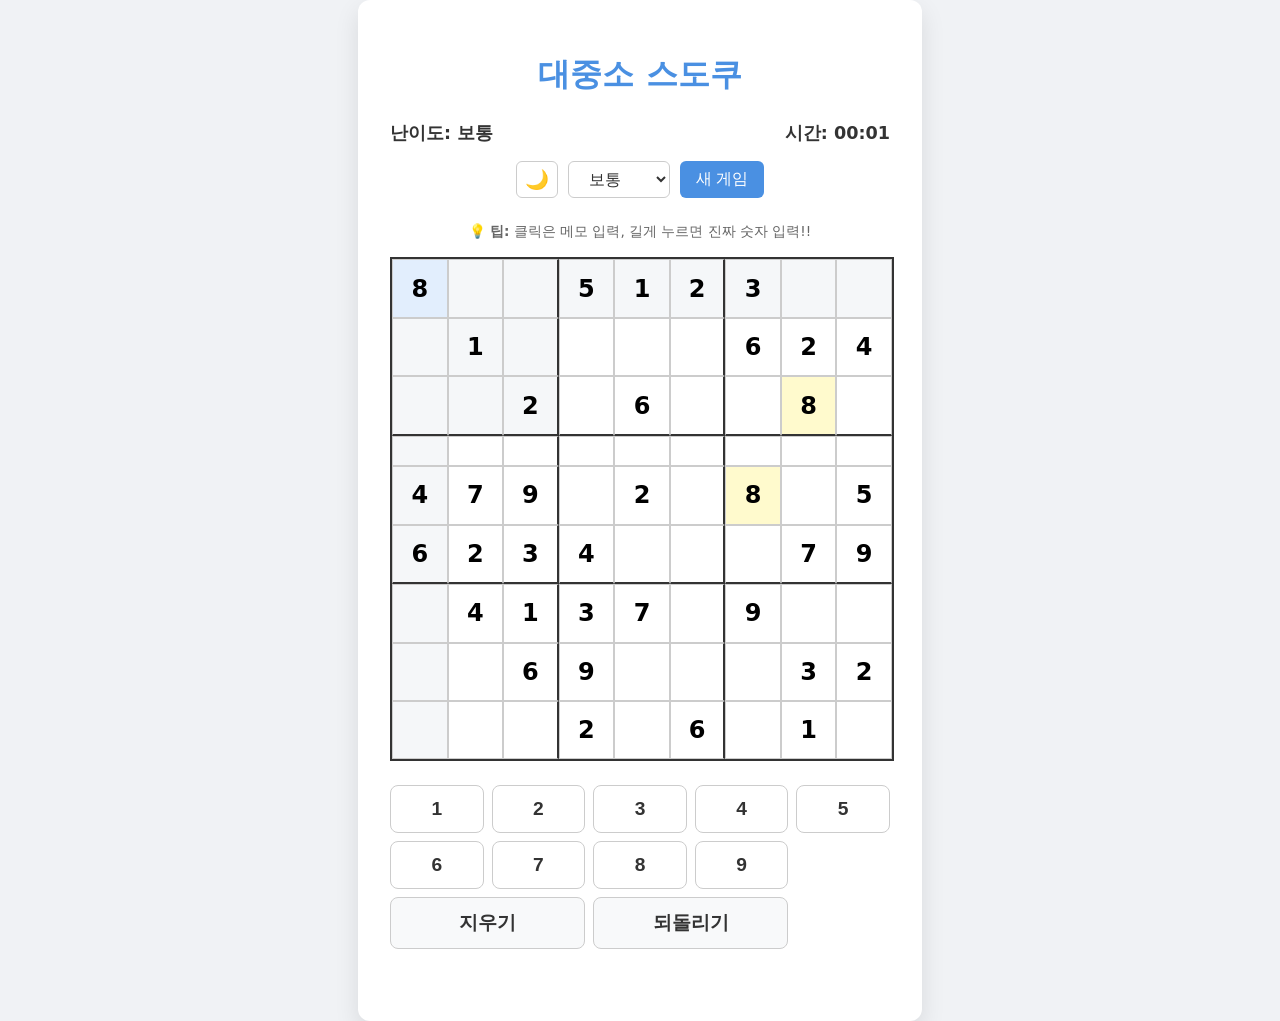
==== index.html @ b0b48743 "feat: 스도쿠 게임 자동 저장 및 복구 기능 구현 완료" ====
<!DOCTYPE html>
<html lang="ko">
<head>
    <meta charset="UTF-8">
    <meta name="viewport" content="width=device-width, initial-scale=1.0">
    <title>대중소 스도쿠</title>
    <link rel="stylesheet" href="style.css">
</head>
<body>
    <div class="container">
        <h1>대중소 스도쿠</h1>
        
        <div class="controls">
            <div class="info">
                <span id="difficulty-display">난이도: 보통</span>
                <span id="timer">시간: 00:00</span>
            </div>
            <div class="actions">
                <button id="theme-toggle-btn" style="background: none; font-size: 1.2rem; padding: 4px 8px;">🌙</button>

                <select id="difficulty-select">
                    <option value="easy">쉬움</option>
                    <option value="medium" selected>보통</option>
                    <option value="hard">어려움</option>
                </select>                
                <button id="new-game-btn">새 게임</button>
            </div>
        </div>

        <div class="ux-tip" style="text-align: center; margin: 0.5rem 0 1rem 0; font-size: 0.85rem; color: #666; line-height: 1.4;">
            💡 <b>팁:</b> 클릭은 메모 입력, 길게 누르면 진짜 숫자 입력!!
        </div>

        <div id="sudoku-board" class="sudoku-grid">
            <!-- 9x9 cells will be generated by JavaScript -->
        </div>

        <div class="number-pad">
            <button class="numpad-btn" data-number="1">1</button>
            <button class="numpad-btn" data-number="2">2</button>
            <button class="numpad-btn" data-number="3">3</button>
            <button class="numpad-btn" data-number="4">4</button>
            <button class="numpad-btn" data-number="5">5</button>
            <button class="numpad-btn" data-number="6">6</button>
            <button class="numpad-btn" data-number="7">7</button>
            <button class="numpad-btn" data-number="8">8</button>
            <button class="numpad-btn" data-number="9">9</button>
            <button class="numpad-btn" data-number="erase">지우기</button>
            <button id="undo-btn" class="numpad-btn">되돌리기</button>
        </div>

        <div id="message" class="message"></div>
    </div>

    <!-- 커스텀 복구 확인 모달 -->
    <div id="restore-modal" class="modal-overlay">
        <div class="modal-content">
            <h2>진행 상황 복구 🧩</h2>
            <p>이전에 플레이 중이던 게임이 있습니다.<br>계속 이어서 하시겠습니까?</p>
            <div class="modal-buttons">
                <button id="restore-yes-btn">이어서 하기</button>
                <button id="restore-no-btn" class="cancel-btn">새로 시작</button>
            </div>
        </div>
    </div>

    <script src="script.js"></script>
</body>
</html>
---- style.css ----
:root {
    --bg-color: #f0f2f5;
    --container-bg: #ffffff;
    --text-color: #333;
    --primary-color: #4a90e2;
    --border-color: #333;
    --cell-border: #ccc;
    --selected-bg: #e2eefd;
    --related-bg: #f5f7f9;
    --fixed-text: #000;
    --user-text: #4a90e2;
    --error-bg: #fee2e2;
    --error-text: #ef4444;
    --memo-text: #666;
    --numpad-btn-bg: #ffffff;
    --numpad-erase-bg: #f8f9fa;
}

[data-theme="dark"] {
    --bg-color: #121212;
    --container-bg: #1e1e1e;
    --text-color: #e0e0e0;
    --primary-color: #6ba4e8;
    --border-color: #ffffff;
    --cell-border: #444444;
    --selected-bg: #1a365d;
    --related-bg: #2d3748;
    --fixed-text: #ffffff;
    --user-text: #6ba4e8;
    --error-bg: #4a1d1d;
    --error-text: #fca5a5;
    --memo-text: #aaa;
    --numpad-btn-bg: #2d2d2d;
    --numpad-erase-bg: #3a3a3a;
}

body {
    font-family: 'Pretendard', -apple-system, BlinkMacSystemFont, system-ui, Roboto, sans-serif;
    background-color: var(--bg-color);
    color: var(--text-color);
    display: flex;
    justify-content: center;
    align-items: center;
    min-height: 100vh;
    margin: 0;
}

.container {
    background-color: var(--container-bg);
    padding: 2rem;
    border-radius: 12px;
    box-shadow: 0 10px 25px rgba(0,0,0,0.1);
    width: 100%;
    max-width: 500px;
    text-align: center;
}

h1 {
    margin-bottom: 1.5rem;
    color: var(--primary-color);
}

.controls {
    margin-bottom: 1.5rem;
}

.info {
    display: flex;
    justify-content: space-between;
    margin-bottom: 1rem;
    font-weight: 600;
    font-size: 1.1rem;
}

.actions {
    display: flex;
    gap: 10px;
    justify-content: center;
}

select, button {
    padding: 8px 16px;
    border-radius: 6px;
    border: 1px solid var(--cell-border);
    background-color: var(--container-bg);
    color: var(--text-color);
    font-size: 1rem;
    cursor: pointer;
}

#new-game-btn {
    background-color: var(--primary-color);
    color: white;
    border: none;
    transition: background-color 0.2s;
}

#new-game-btn:hover {
    background-color: #357abd;
}

.ux-tip {
    text-align: center; 
    margin: 0.5rem 0 1rem 0; 
    font-size: 0.85rem; 
    color: var(--memo-text); 
    line-height: 1.4;
}

.sudoku-grid {
    display: grid;
    grid-template-columns: repeat(9, 1fr);
    border: 2px solid var(--border-color);
    margin: 0 auto 1.5rem;
    width: 100%;
    aspect-ratio: 1 / 1;
}

.cell {
    border: 1px solid var(--cell-border);
    position: relative;
    display: flex;
    justify-content: center;
    align-items: center;
    font-size: 1.5rem;
    cursor: pointer;
    user-select: none;
    transition: background-color 0.1s;
}

.memo-grid {
    display: grid;
    grid-template-columns: repeat(3, 1fr);
    grid-template-rows: repeat(3, 1fr);
    width: 100%;
    height: 100%;
    padding: 2px;
    box-sizing: border-box;
}

.memo-item {
    font-size: 0.6rem;
    color: var(--memo-text);
    display: flex;
    justify-content: center;
    align-items: center;
    line-height: 1;
}

/* 3x3 Block Borders */
.cell:nth-child(3n) { border-right: 1px solid var(--cell-border); }
.cell:nth-child(3n):not(:nth-child(9n)) { border-right: 2px solid var(--border-color); }
.cell:nth-child(n+19):nth-child(-n+27),
.cell:nth-child(n+46):nth-child(-n+54) {
    border-bottom: 2px solid var(--border-color);
}

.cell.fixed { font-weight: bold; color: var(--fixed-text); }
.cell.user-input { color: var(--user-text); }
.cell.selected { background-color: var(--selected-bg); }
.cell.related { background-color: var(--related-bg); }
.cell.error { background-color: var(--error-bg); color: var(--error-text); }
.cell.same-number { background-color: rgba(255, 235, 59, 0.25); }

/* 💡 넘버패드 6열 레이아웃 배치 수정 */
.number-pad {
    display: grid;
    grid-template-columns: repeat(5, 1fr);
    gap: 8px;
    margin-top: 1rem;
}

.numpad-btn {
    padding: 12px;
    border: 1px solid var(--cell-border);
    background-color: var(--numpad-btn-bg);
    color: var(--text-color);
    border-radius: 8px;
    font-size: 1.2rem;
    font-weight: 600;
    transition: all 0.2s;
    cursor: pointer;
}

.numpad-btn:hover {
    background-color: var(--selected-bg);
    border-color: var(--primary-color);
}

/* 지우기 버튼과 되돌리기 버튼 하단 정렬 스타일 */
.numpad-btn[data-number="erase"] {
    grid-column: span 2;
    background-color: var(--numpad-erase-bg);
}

#undo-btn {
    grid-column: span 2;
    background-color: var(--numpad-erase-bg);
}

.message {
    margin-top: 1rem;
    font-weight: 600;
    min-height: 1.5rem;
}

/* --- Custom Restore Modal Styles --- */
.modal-overlay {
    position: fixed;
    top: 0;
    left: 0;
    width: 100%;
    height: 100%;
    background-color: rgba(0, 0, 0, 0.6);
    backdrop-filter: blur(4px);
    display: none; /* Toggled to flex by JS */
    justify-content: center;
    align-items: center;
    z-index: 1000;
}

.modal-overlay .modal-content {
    background-color: var(--container-bg);
    color: var(--text-color);
    padding: 2.2rem 2rem;
    border-radius: 16px;
    box-shadow: 0 15px 35px rgba(0, 0, 0, 0.3);
    max-width: 380px;
    width: 88%;
    text-align: center;
    border: 1px solid var(--cell-border);
    animation: modalFadeIn 0.3s cubic-bezier(0.25, 0.8, 0.25, 1);
}

.modal-overlay h2 {
    color: var(--primary-color);
    margin-top: 0;
    margin-bottom: 0.8rem;
    font-size: 1.5rem;
}

.modal-overlay p {
    font-size: 1rem;
    line-height: 1.6;
    margin-bottom: 1.8rem;
    color: var(--text-color);
}

.modal-overlay .modal-buttons {
    display: flex;
    gap: 12px;
    justify-content: center;
}

.modal-overlay button {
    padding: 12px 24px;
    font-weight: bold;
    border-radius: 8px;
    cursor: pointer;
    font-size: 0.95rem;
    border: none;
    transition: all 0.2s;
}

#restore-yes-btn {
    background-color: var(--primary-color);
    color: white;
}

#restore-yes-btn:hover {
    filter: brightness(1.1);
    transform: translateY(-1px);
}

#restore-no-btn.cancel-btn {
    background-color: #e2e8f0;
    color: #475569;
}

[data-theme="dark"] #restore-no-btn.cancel-btn {
    background-color: #334155;
    color: #cbd5e1;
}

#restore-no-btn.cancel-btn:hover {
    filter: brightness(0.9);
    transform: translateY(-1px);
}

@keyframes modalFadeIn {
    from { opacity: 0; transform: scale(0.92) translateY(-15px); }
    to { opacity: 1; transform: scale(1) translateY(0); }
}

@media (max-width: 400px) {
    .container { padding: 1rem; }
    .cell { font-size: 1.2rem; }
}
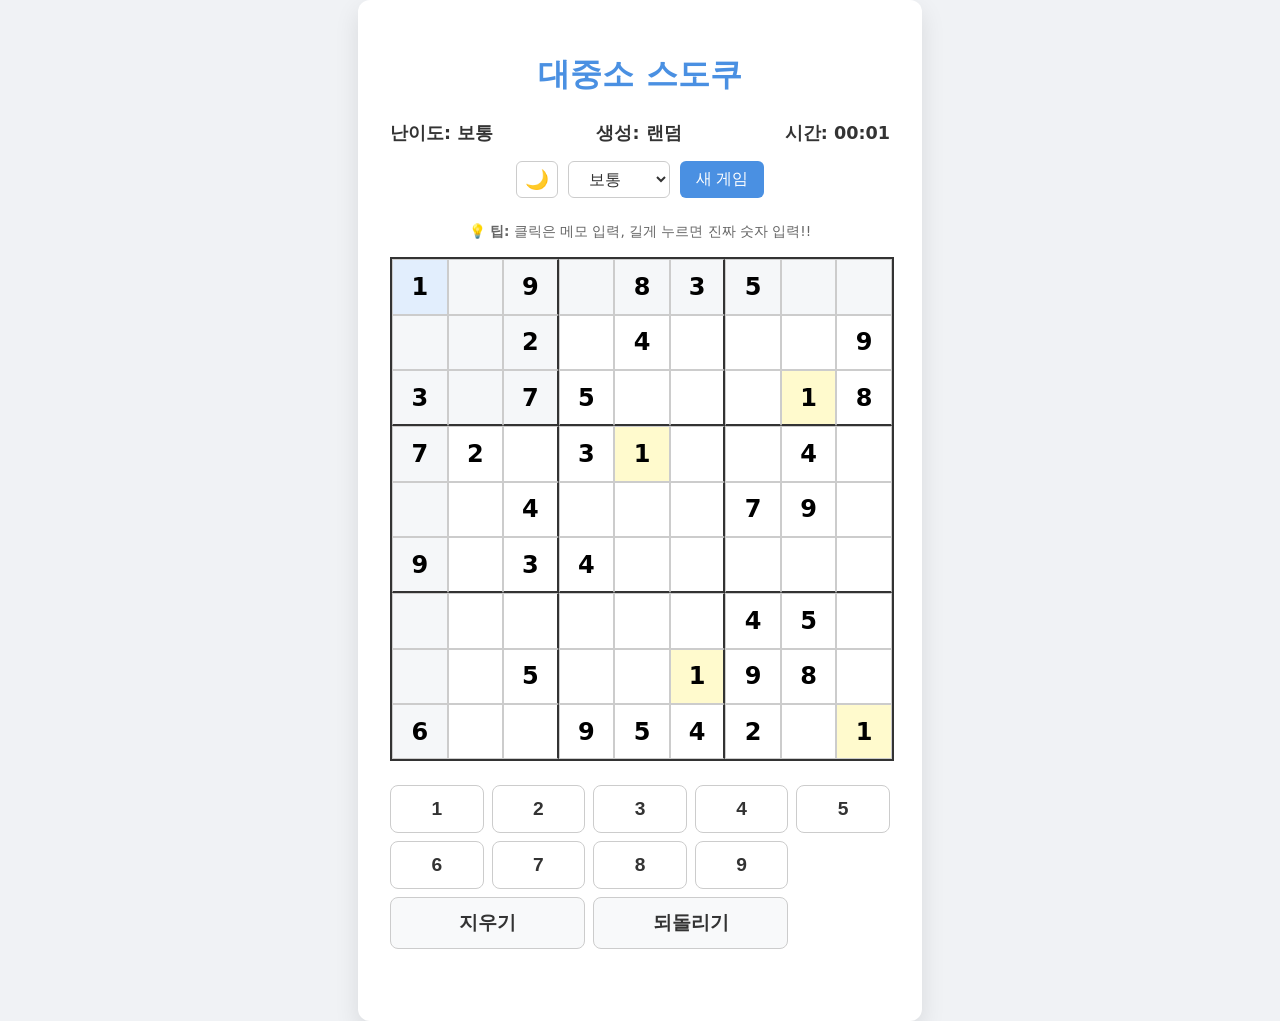
==== commit b3015f5e: "feat: 이전 랜덤 생성 로직 복원 및 랜덤/대칭·추론 생성 방식 교차 가동 및 표시 기능 추가" ====
--- a/index.html
+++ b/index.html
@@ -13,6 +13,7 @@
         <div class="controls">
             <div class="info">
                 <span id="difficulty-display">난이도: 보통</span>
+                <span id="algo-display">생성: 랜덤</span>
                 <span id="timer">시간: 00:00</span>
             </div>
             <div class="actions">
@@ -64,6 +65,20 @@
         </div>
     </div>
 
+    <!-- 커스텀 축하 모달 -->
+    <div id="win-modal" class="modal-overlay">
+        <div class="modal-content win-modal-content">
+            <img id="fanfare-img" src="fanfare.png" alt="빵빠레" class="fanfare-img">
+            <h2>🎉 축하합니다! 🎉</h2>
+            <p class="win-message">정답입니다!</p>
+            <p id="win-time-display">소요 시간: 00:00</p>
+            <div class="modal-buttons">
+                <button id="win-new-game-btn">새 게임 시작</button>
+                <button id="win-close-btn" class="cancel-btn">닫기</button>
+            </div>
+        </div>
+    </div>
+
     <script src="script.js"></script>
 </body>
 </html>
--- a/style.css
+++ b/style.css
@@ -295,4 +295,83 @@
 @media (max-width: 400px) {
     .container { padding: 1rem; }
     .cell { font-size: 1.2rem; }
+}
+
+/* --- Custom Win Modal Styles --- */
+.modal-overlay .win-modal-content {
+    max-width: 420px;
+    padding: 2.5rem 2rem;
+    border: 2px solid #10b981;
+}
+
+.modal-overlay .fanfare-img {
+    width: 120px;
+    height: 120px;
+    object-fit: contain;
+    margin-bottom: 1rem;
+    animation: bounce 1.5s infinite alternate;
+}
+
+.modal-overlay .win-message {
+    font-size: 1.2rem;
+    font-weight: bold;
+    color: #10b981;
+    margin-bottom: 0.5rem;
+}
+
+#win-time-display {
+    font-size: 1.1rem;
+    color: var(--text-color);
+    margin-bottom: 1.5rem;
+    font-weight: 600;
+}
+
+#win-new-game-btn {
+    background-color: #10b981;
+    color: white;
+}
+
+#win-new-game-btn:hover {
+    background-color: #059669;
+    transform: translateY(-1px);
+}
+
+#win-close-btn.cancel-btn {
+    background-color: #e2e8f0;
+    color: #475569;
+}
+
+[data-theme="dark"] #win-close-btn.cancel-btn {
+    background-color: #334155;
+    color: #cbd5e1;
+}
+
+#win-close-btn.cancel-btn:hover {
+    filter: brightness(0.9);
+    transform: translateY(-1px);
+}
+
+@keyframes bounce {
+    from { transform: translateY(0); }
+    to { transform: translateY(-10px); }
+}
+
+/* --- Completed Number Pad Button Styles (Option B) --- */
+.numpad-btn.completed-disabled {
+    opacity: 0.25;
+    pointer-events: none;
+    cursor: default;
+    position: relative;
+    border-color: var(--cell-border);
+    background-color: var(--numpad-erase-bg);
+}
+
+.numpad-btn.completed-disabled::after {
+    content: "✓";
+    position: absolute;
+    top: 2px;
+    right: 5px;
+    font-size: 0.75rem;
+    color: #10b981;
+    font-weight: bold;
 }
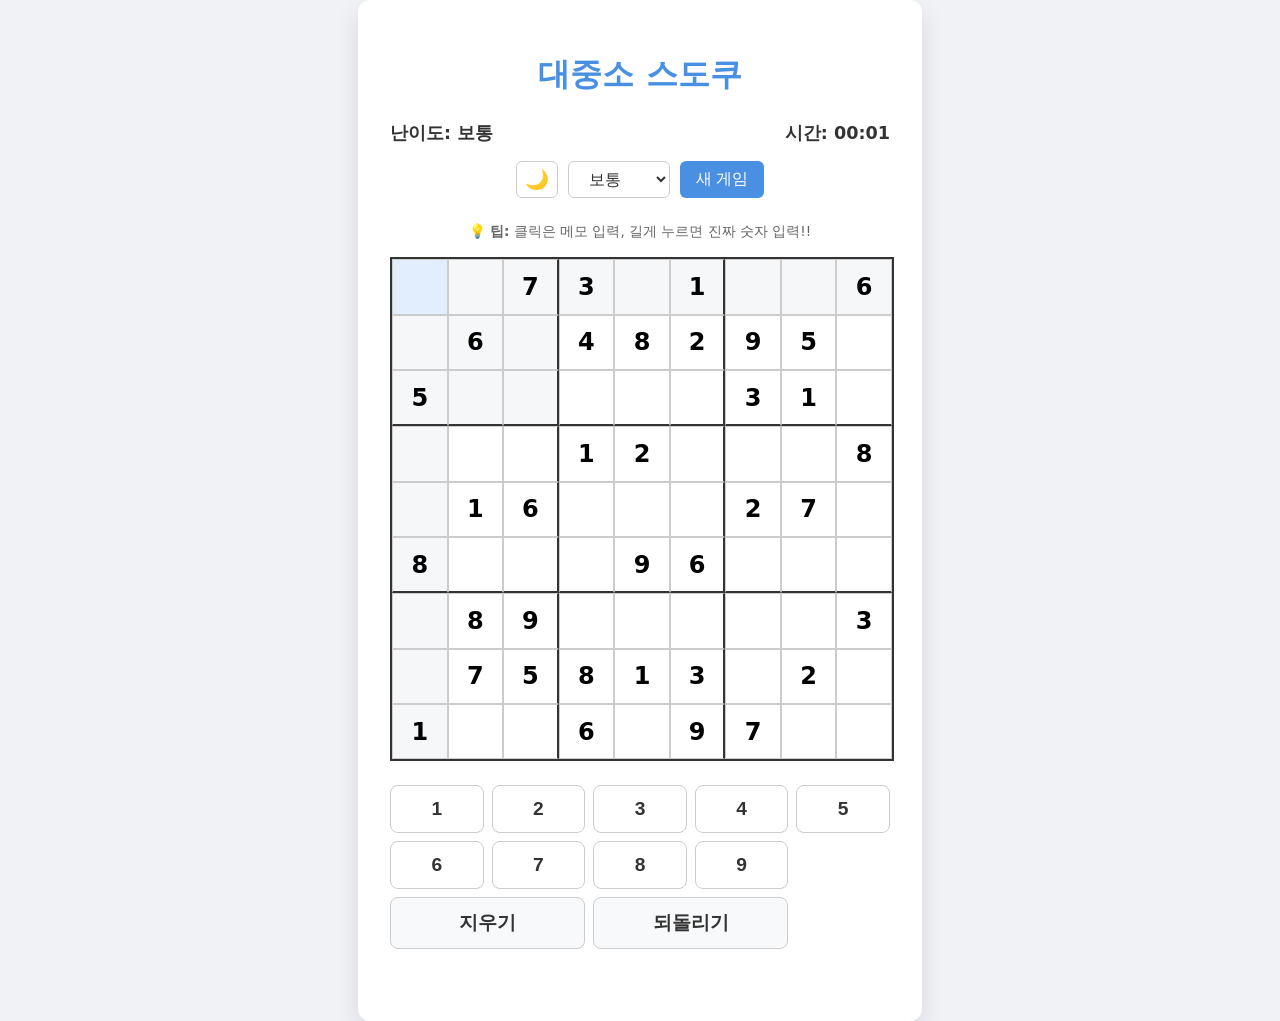
==== commit 2a4eb4cb: "Refactor: remove random algo, optimize generation with diagonal filling, auto-load session, and remo" ====
--- a/index.html
+++ b/index.html
@@ -13,7 +13,6 @@
         <div class="controls">
             <div class="info">
                 <span id="difficulty-display">난이도: 보통</span>
-                <span id="algo-display">생성: 랜덤</span>
                 <span id="timer">시간: 00:00</span>
             </div>
             <div class="actions">
@@ -53,17 +52,7 @@
         <div id="message" class="message"></div>
     </div>
 
-    <!-- 커스텀 복구 확인 모달 -->
-    <div id="restore-modal" class="modal-overlay">
-        <div class="modal-content">
-            <h2>진행 상황 복구 🧩</h2>
-            <p>이전에 플레이 중이던 게임이 있습니다.<br>계속 이어서 하시겠습니까?</p>
-            <div class="modal-buttons">
-                <button id="restore-yes-btn">이어서 하기</button>
-                <button id="restore-no-btn" class="cancel-btn">새로 시작</button>
-            </div>
-        </div>
-    </div>
+
 
     <!-- 커스텀 축하 모달 -->
     <div id="win-modal" class="modal-overlay">
